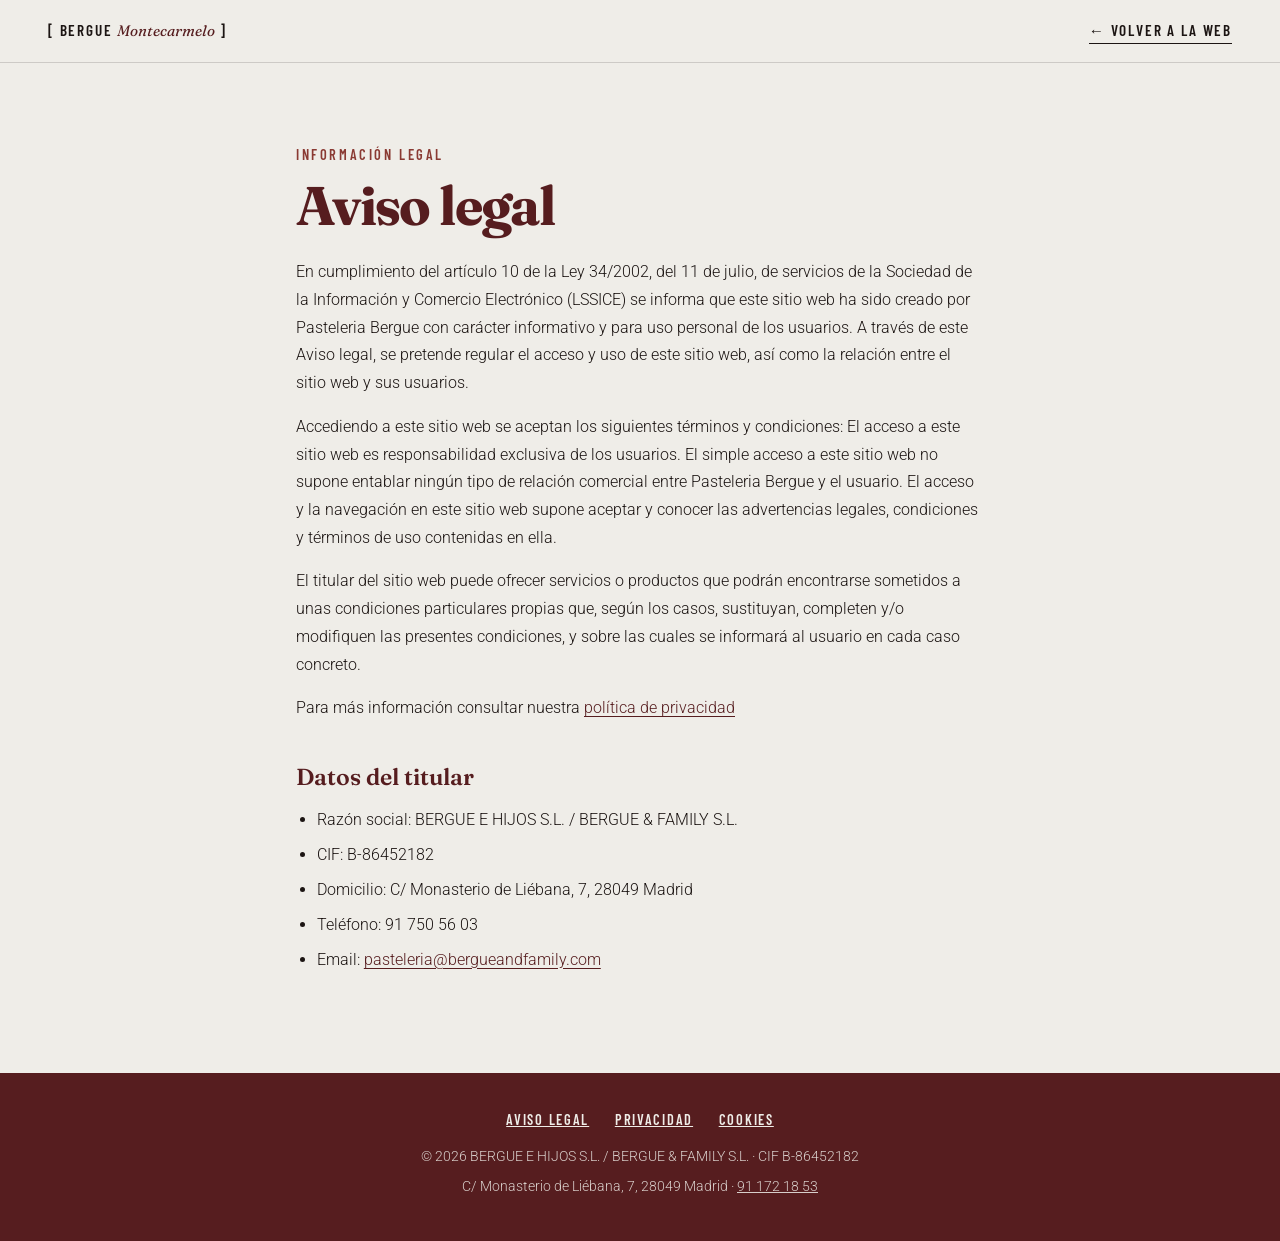
==== aviso-legal/index.html @ 9e98a5dc "feat: panel de reserva al pulsar un producto y textos legales de Bergue - Al pulsar un dulce de la c" ====
<!doctype html>
<html lang="es">
<head>
  <meta charset="utf-8" />
  <meta name="viewport" content="width=device-width, initial-scale=1" />
  <title>Aviso legal · Bergue Montecarmelo</title>
  <meta name="description" content="Aviso legal de Pastelería Bergue Montecarmelo." />
  <link rel="icon" href="/assets/favicon.svg" type="image/svg+xml" />
  <link rel="preconnect" href="https://fonts.googleapis.com" />
  <link rel="preconnect" href="https://fonts.gstatic.com" crossorigin />
  <link href="https://fonts.googleapis.com/css2?family=Barlow+Condensed:wght@500;600&family=Fraunces:opsz,wght@9..144,300..800&family=Roboto:wght@300;400;500&display=swap" rel="stylesheet" />
  <link rel="stylesheet" href="/css/legal.css?v=1" />
</head>
<body>
  <header class="legal-cabecera">
    <a class="legal-cabecera__marca" href="/" aria-label="Volver a Bergue Montecarmelo">[ Bergue <em>Montecarmelo</em> ]</a>
    <a class="legal-cabecera__volver" href="/">← Volver a la web</a>
  </header>
  <main id="contenido">
    <article class="legal"><p class="eyebrow">Información legal</p><h1>Aviso legal</h1><p>En cumplimiento del artículo 10 de la Ley 34/2002, del 11 de julio, de servicios de la Sociedad de la Información y Comercio Electrónico (LSSICE) se informa que este sitio web ha sido creado por Pasteleria Bergue con carácter informativo y para uso personal de los usuarios. A través de este Aviso legal, se pretende regular el acceso y uso de este sitio web, así como la relación entre el sitio web y sus usuarios.</p><p>Accediendo a este sitio web se aceptan los siguientes términos y condiciones: El acceso a este sitio web es responsabilidad exclusiva de los usuarios. El simple acceso a este sitio web no supone entablar ningún tipo de relación comercial entre Pasteleria Bergue y el usuario. El acceso y la navegación en este sitio web supone aceptar y conocer las advertencias legales, condiciones y términos de uso contenidas en ella.</p><p>El titular del sitio web puede ofrecer servicios o productos que podrán encontrarse sometidos a unas condiciones particulares propias que, según los casos, sustituyan, completen y/o modifiquen las presentes condiciones, y sobre las cuales se informará al usuario en cada caso concreto.</p><p>Para más información consultar nuestra <a href="/privacidad/">política de privacidad</a></p><h2>Datos del titular</h2><ul><li>Razón social: BERGUE E HIJOS S.L. / BERGUE &amp; FAMILY S.L.</li><li>CIF: B-86452182</li><li>Domicilio: C/ Monasterio de Liébana, 7, 28049 Madrid</li><li>Teléfono: 91 750 56 03</li><li>Email: <a href="mailto:pasteleria@bergueandfamily.com">pasteleria@bergueandfamily.com</a></li></ul></article>
  </main>
  <footer class="legal-pie">
    <nav aria-label="Información legal">
      <a href="/aviso-legal/">Aviso legal</a>
      <a href="/privacidad/">Privacidad</a>
      <a href="/cookies/">Cookies</a>
    </nav>
    <p>© 2026 BERGUE E HIJOS S.L. / BERGUE &amp; FAMILY S.L. · CIF B-86452182</p>
    <p>C/ Monasterio de Liébana, 7, 28049 Madrid · <a href="tel:+34911721853">91 172 18 53</a></p>
  </footer>
</body>
</html>
---- css/legal.css ----
/* Páginas legales: papel, tinta y burdeos de Montecarmelo; columna de lectura cómoda */
:root {
  --papel: #efede8;
  --tinta: #1c1513;
  --tinta-suave: #5f5650;
  --burdeos: #561d1f;
  --burdeos-claro: #8a3a33;
  --linea: rgb(28 21 19 / 0.16);
}

* { box-sizing: border-box; }

body {
  margin: 0;
  background: var(--papel);
  color: var(--tinta);
  font-family: "Roboto", system-ui, sans-serif;
  font-weight: 300;
  line-height: 1.7;
}

.legal-cabecera {
  display: flex;
  align-items: center;
  justify-content: space-between;
  gap: 1rem;
  padding: 1.1rem clamp(1rem, 4vw, 3rem);
  border-bottom: 1px solid var(--linea);
  font-family: "Barlow Condensed", "Arial Narrow", sans-serif;
  font-weight: 600;
  letter-spacing: 0.12em;
  text-transform: uppercase;
  font-size: 0.95rem;
}

.legal-cabecera a { color: var(--tinta); text-decoration: none; }
.legal-cabecera em { font-family: "Fraunces", serif; font-weight: 400; text-transform: none; letter-spacing: 0; color: var(--burdeos); }
.legal-cabecera__volver { border-bottom: 1px solid currentColor; }
.legal-cabecera a:hover,
.legal-cabecera a:focus-visible { color: var(--burdeos-claro); }

.legal {
  max-width: 46rem;
  margin: 0 auto;
  padding: clamp(2.5rem, 7vw, 5rem) clamp(1rem, 4vw, 1.5rem);
}

.legal .eyebrow {
  margin: 0 0 0.6rem;
  font-family: "Barlow Condensed", "Arial Narrow", sans-serif;
  font-weight: 600;
  font-size: 0.9rem;
  letter-spacing: 0.18em;
  text-transform: uppercase;
  color: var(--burdeos-claro);
}

.legal h1 {
  margin: 0 0 1.5rem;
  font-family: "Fraunces", serif;
  font-weight: 700;
  font-size: clamp(2.2rem, 1.4rem + 3vw, 3.4rem);
  line-height: 1.05;
  letter-spacing: -0.03em;
  color: var(--burdeos);
}

.legal h2 {
  margin: 2.2rem 0 0.6rem;
  font-family: "Fraunces", serif;
  font-weight: 600;
  font-size: 1.45rem;
  color: var(--burdeos);
}

.legal p, .legal li { font-size: 1.02rem; }
.legal p { margin: 0 0 1rem; }
.legal ul { margin: 0 0 1.2rem; padding-left: 1.3rem; }
.legal li { margin-bottom: 0.45rem; }
.legal strong { font-weight: 500; }
.legal a { color: var(--burdeos); text-underline-offset: 3px; }
.legal a:hover, .legal a:focus-visible { color: var(--burdeos-claro); }

.legal table { width: 100%; border-collapse: collapse; margin: 1rem 0 1.5rem; font-size: 0.92rem; }
.legal th, .legal td { padding: 0.55rem 0.7rem; border: 1px solid var(--linea); text-align: left; vertical-align: top; }
.legal-tabla { overflow-x: auto; }

.legal-pie {
  padding: 2.2rem clamp(1rem, 4vw, 3rem) 2.6rem;
  background: var(--burdeos);
  color: var(--papel);
  text-align: center;
  font-size: 0.9rem;
}

.legal-pie p { margin: 0.3rem 0 0; opacity: 0.85; }
.legal-pie a { color: var(--papel); }
.legal-pie nav { display: flex; flex-wrap: wrap; justify-content: center; gap: 0.4rem 1.6rem; margin-bottom: 0.8rem; font-family: "Barlow Condensed", sans-serif; font-weight: 600; letter-spacing: 0.12em; text-transform: uppercase; }
.legal-pie a:hover, .legal-pie a:focus-visible { color: #d9a49a; }
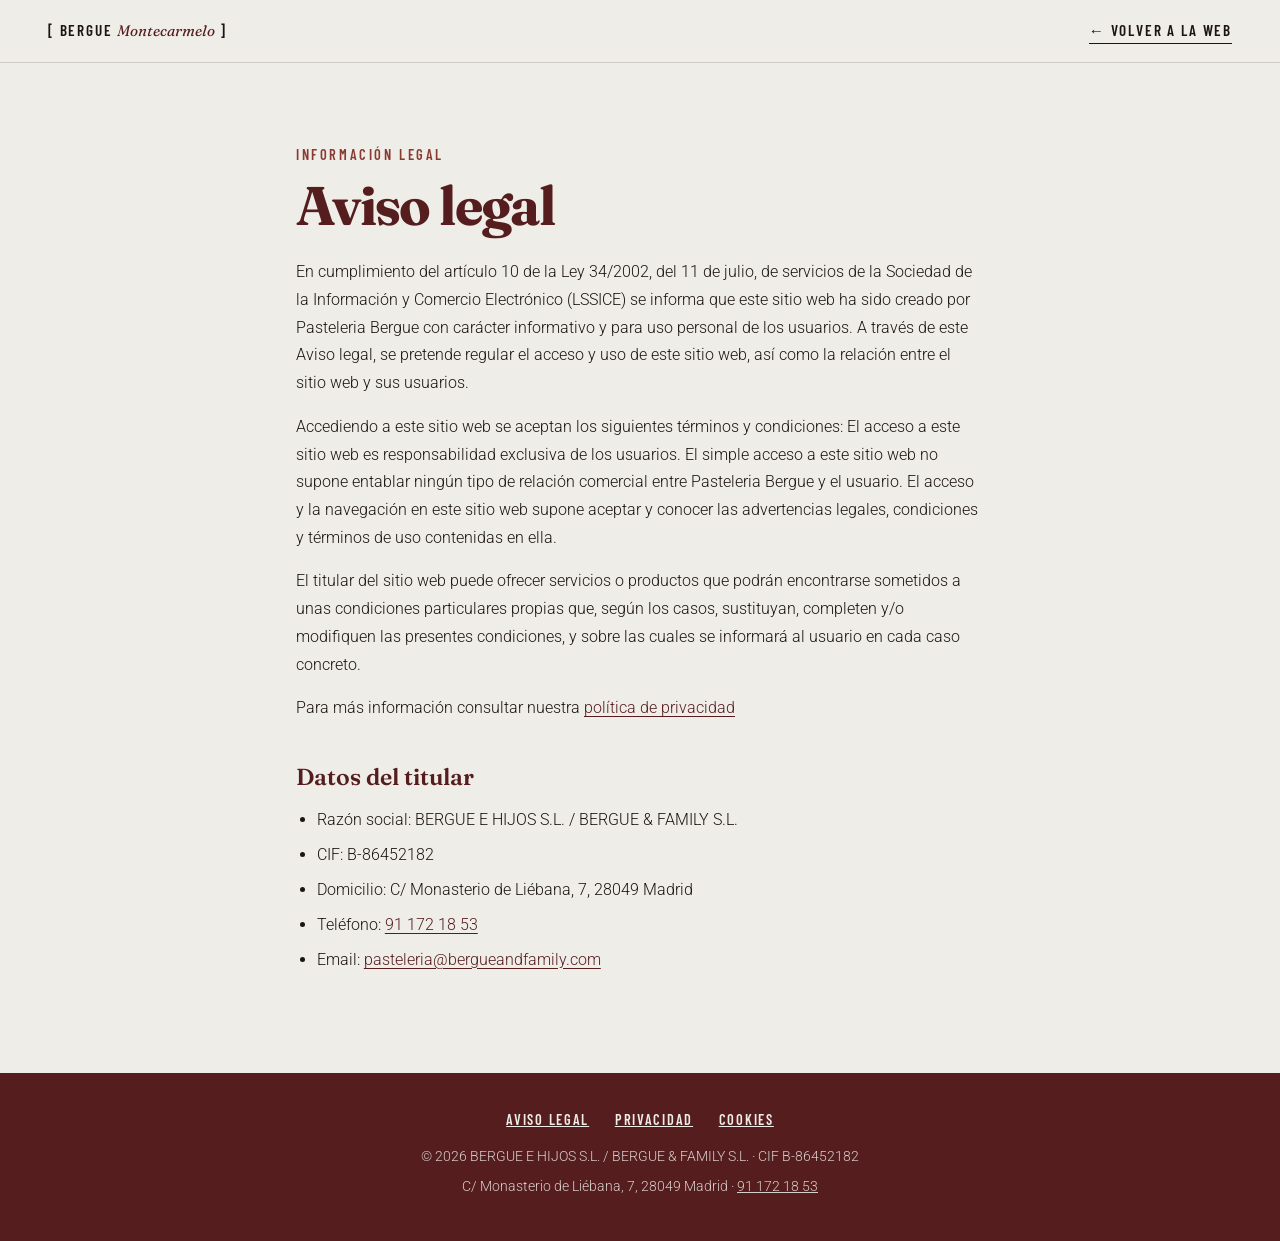
==== commit 09a5d5ae: "docs: textos legales adaptados a esta web (encargos por WhatsApp, sin cookies) y teléfono de Monteca" ====
--- a/aviso-legal/index.html
+++ b/aviso-legal/index.html
@@ -17,7 +17,7 @@
     <a class="legal-cabecera__volver" href="/">← Volver a la web</a>
   </header>
   <main id="contenido">
-    <article class="legal"><p class="eyebrow">Información legal</p><h1>Aviso legal</h1><p>En cumplimiento del artículo 10 de la Ley 34/2002, del 11 de julio, de servicios de la Sociedad de la Información y Comercio Electrónico (LSSICE) se informa que este sitio web ha sido creado por Pasteleria Bergue con carácter informativo y para uso personal de los usuarios. A través de este Aviso legal, se pretende regular el acceso y uso de este sitio web, así como la relación entre el sitio web y sus usuarios.</p><p>Accediendo a este sitio web se aceptan los siguientes términos y condiciones: El acceso a este sitio web es responsabilidad exclusiva de los usuarios. El simple acceso a este sitio web no supone entablar ningún tipo de relación comercial entre Pasteleria Bergue y el usuario. El acceso y la navegación en este sitio web supone aceptar y conocer las advertencias legales, condiciones y términos de uso contenidas en ella.</p><p>El titular del sitio web puede ofrecer servicios o productos que podrán encontrarse sometidos a unas condiciones particulares propias que, según los casos, sustituyan, completen y/o modifiquen las presentes condiciones, y sobre las cuales se informará al usuario en cada caso concreto.</p><p>Para más información consultar nuestra <a href="/privacidad/">política de privacidad</a></p><h2>Datos del titular</h2><ul><li>Razón social: BERGUE E HIJOS S.L. / BERGUE &amp; FAMILY S.L.</li><li>CIF: B-86452182</li><li>Domicilio: C/ Monasterio de Liébana, 7, 28049 Madrid</li><li>Teléfono: 91 750 56 03</li><li>Email: <a href="mailto:pasteleria@bergueandfamily.com">pasteleria@bergueandfamily.com</a></li></ul></article>
+    <article class="legal"><p class="eyebrow">Información legal</p><h1>Aviso legal</h1><p>En cumplimiento del artículo 10 de la Ley 34/2002, del 11 de julio, de servicios de la Sociedad de la Información y Comercio Electrónico (LSSICE) se informa que este sitio web ha sido creado por Pasteleria Bergue con carácter informativo y para uso personal de los usuarios. A través de este Aviso legal, se pretende regular el acceso y uso de este sitio web, así como la relación entre el sitio web y sus usuarios.</p><p>Accediendo a este sitio web se aceptan los siguientes términos y condiciones: El acceso a este sitio web es responsabilidad exclusiva de los usuarios. El simple acceso a este sitio web no supone entablar ningún tipo de relación comercial entre Pasteleria Bergue y el usuario. El acceso y la navegación en este sitio web supone aceptar y conocer las advertencias legales, condiciones y términos de uso contenidas en ella.</p><p>El titular del sitio web puede ofrecer servicios o productos que podrán encontrarse sometidos a unas condiciones particulares propias que, según los casos, sustituyan, completen y/o modifiquen las presentes condiciones, y sobre las cuales se informará al usuario en cada caso concreto.</p><p>Para más información consultar nuestra <a href="/privacidad/">política de privacidad</a></p><h2>Datos del titular</h2><ul><li>Razón social: BERGUE E HIJOS S.L. / BERGUE &amp; FAMILY S.L.</li><li>CIF: B-86452182</li><li>Domicilio: C/ Monasterio de Liébana, 7, 28049 Madrid</li><li>Teléfono: <a href="tel:+34911721853">91 172 18 53</a></li><li>Email: <a href="mailto:pasteleria@bergueandfamily.com">pasteleria@bergueandfamily.com</a></li></ul></article>
   </main>
   <footer class="legal-pie">
     <nav aria-label="Información legal">
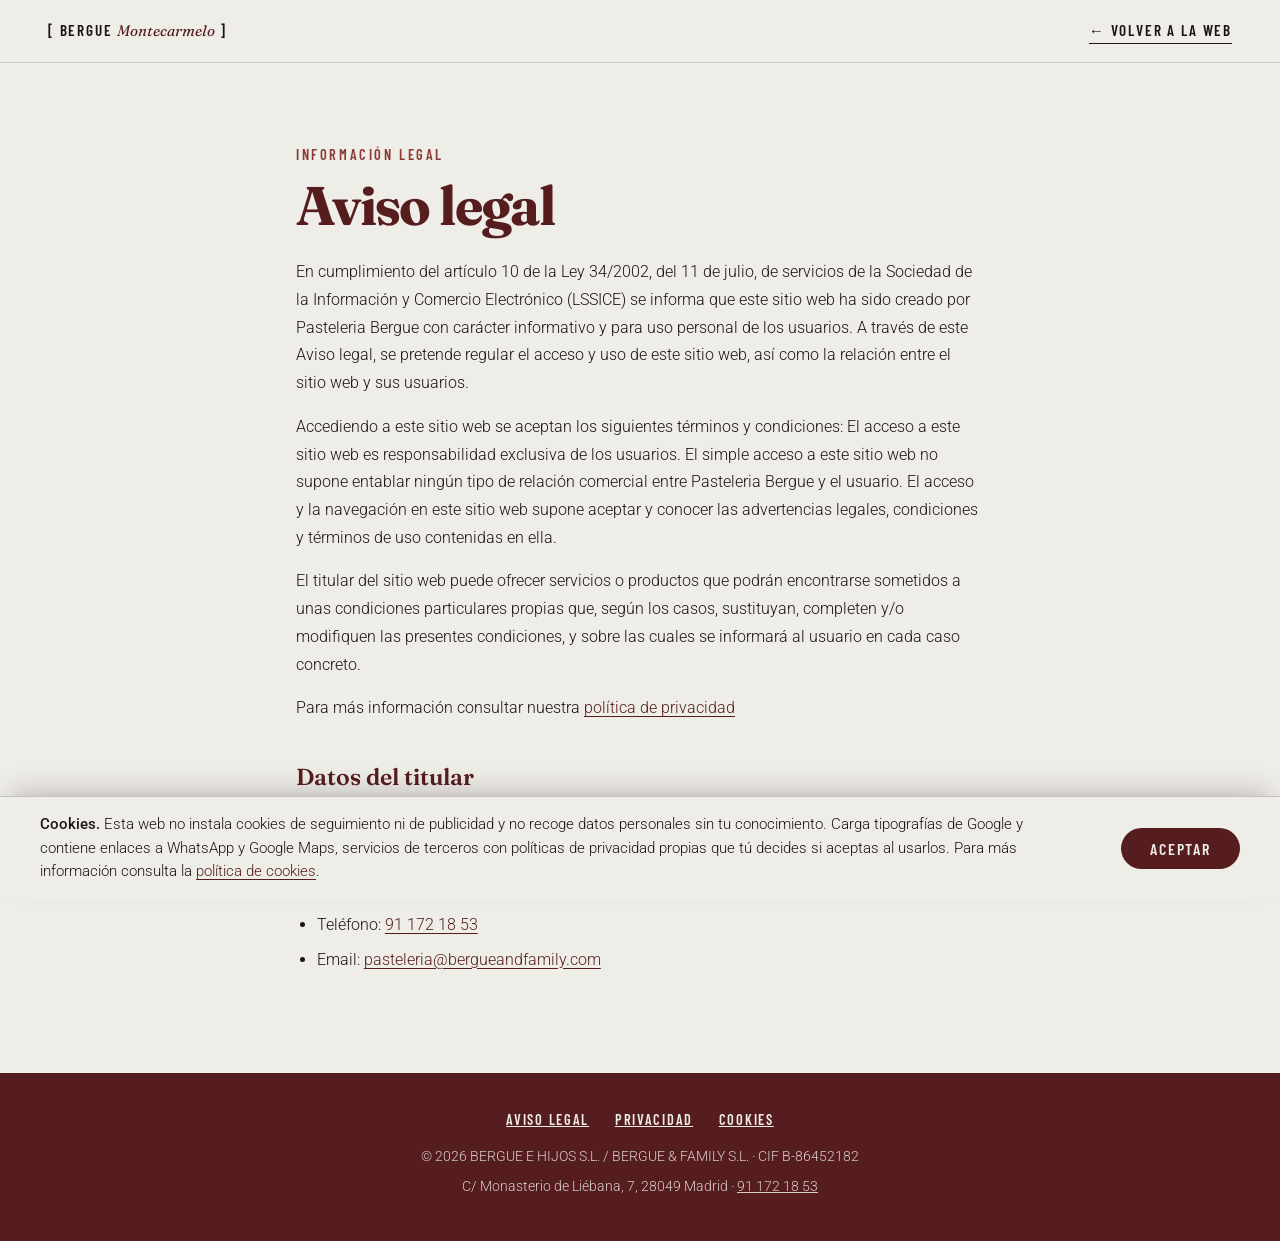
==== commit b2062800: "feat: aviso de cookies, imagen para compartir, horario de agosto flexible y título del enlace - Avis" ====
--- a/aviso-legal/index.html
+++ b/aviso-legal/index.html
@@ -9,7 +9,9 @@
   <link rel="preconnect" href="https://fonts.googleapis.com" />
   <link rel="preconnect" href="https://fonts.gstatic.com" crossorigin />
   <link href="https://fonts.googleapis.com/css2?family=Barlow+Condensed:wght@500;600&family=Fraunces:opsz,wght@9..144,300..800&family=Roboto:wght@300;400;500&display=swap" rel="stylesheet" />
+  <link rel="canonical" href="https://berguemontecarmelo.es/aviso-legal/" />
   <link rel="stylesheet" href="/css/legal.css?v=1" />
+  <link rel="stylesheet" href="/css/cookies.css?v=1" />
 </head>
 <body>
   <header class="legal-cabecera">
@@ -28,5 +30,6 @@
     <p>© 2026 BERGUE E HIJOS S.L. / BERGUE &amp; FAMILY S.L. · CIF B-86452182</p>
     <p>C/ Monasterio de Liébana, 7, 28049 Madrid · <a href="tel:+34911721853">91 172 18 53</a></p>
   </footer>
+  <script type="module" src="/js/cookies.js?v=1"></script>
 </body>
 </html>
--- a/css/cookies.css
+++ b/css/cookies.css
@@ -0,0 +1,47 @@
+/* Aviso de cookies: barra inferior, discreta, con el papel y el burdeos de la web */
+.aviso-cookies {
+  position: fixed;
+  z-index: 2147483000;
+  inset: auto 0 0 0;
+  display: flex;
+  align-items: center;
+  justify-content: space-between;
+  gap: 1.5rem;
+  padding: 1rem clamp(1rem, 4vw, 2.5rem) calc(1rem + env(safe-area-inset-bottom));
+  background: #efede8;
+  color: #1c1513;
+  border-top: 1px solid rgb(28 21 19 / 0.2);
+  box-shadow: 0 -12px 30px -12px rgb(28 21 19 / 0.3);
+  font-family: "Roboto", system-ui, sans-serif;
+  font-size: 0.95rem;
+  line-height: 1.55;
+  font-weight: 300;
+}
+
+.aviso-cookies__texto { margin: 0; max-width: 62rem; }
+.aviso-cookies__texto strong { font-weight: 500; }
+.aviso-cookies__texto a { color: #561d1f; text-underline-offset: 3px; }
+
+.aviso-cookies__boton {
+  flex: none;
+  padding: 0.7rem 1.8rem;
+  border: 0;
+  border-radius: 999px;
+  background: #561d1f;
+  color: #efede8;
+  font-family: "Barlow Condensed", "Arial Narrow", sans-serif;
+  font-weight: 600;
+  font-size: 1rem;
+  letter-spacing: 0.12em;
+  text-transform: uppercase;
+  cursor: pointer;
+  transition: background-color 0.2s ease;
+}
+
+.aviso-cookies__boton:hover,
+.aviso-cookies__boton:focus-visible { background: #8a3a33; outline: 2px solid #1c1513; outline-offset: 2px; }
+
+@media (max-width: 40rem) {
+  .aviso-cookies { flex-direction: column; align-items: stretch; gap: 0.8rem; font-size: 0.88rem; }
+  .aviso-cookies__boton { align-self: flex-end; }
+}
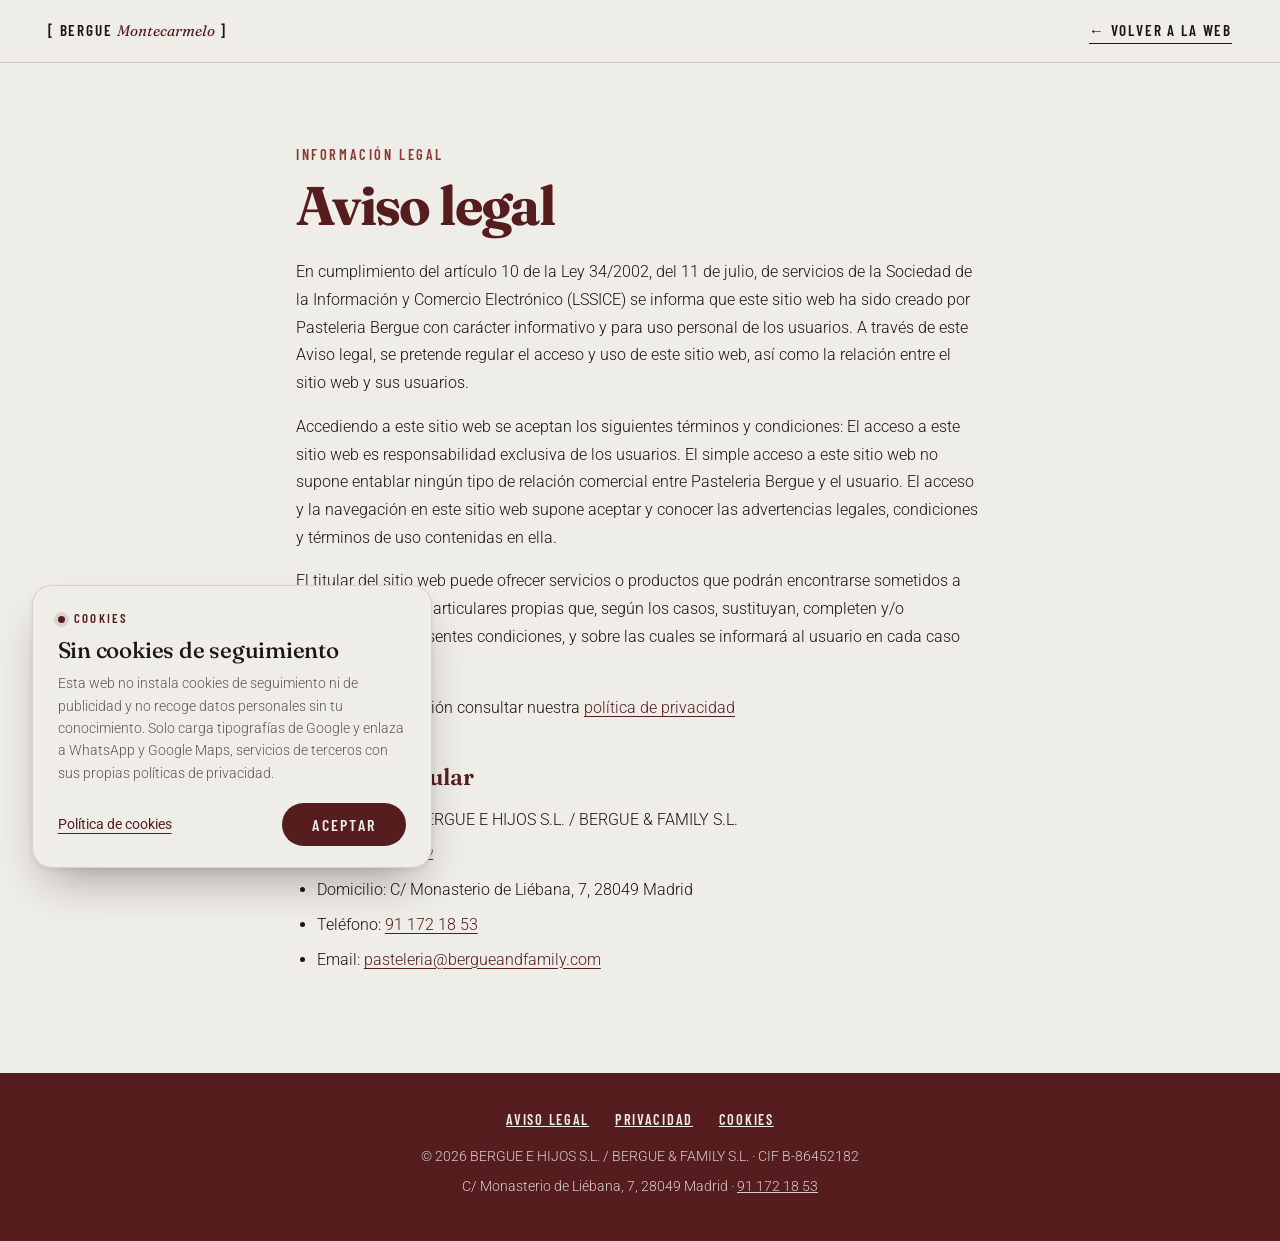
==== commit 59b88f42: "feat: aviso de cookies como tarjeta flotante con la identidad de Bergue Co-Authored-By: Claude Sonne" ====
--- a/aviso-legal/index.html
+++ b/aviso-legal/index.html
@@ -11,7 +11,7 @@
   <link href="https://fonts.googleapis.com/css2?family=Barlow+Condensed:wght@500;600&family=Fraunces:opsz,wght@9..144,300..800&family=Roboto:wght@300;400;500&display=swap" rel="stylesheet" />
   <link rel="canonical" href="https://berguemontecarmelo.es/aviso-legal/" />
   <link rel="stylesheet" href="/css/legal.css?v=1" />
-  <link rel="stylesheet" href="/css/cookies.css?v=1" />
+  <link rel="stylesheet" href="/css/cookies.css?v=2" />
 </head>
 <body>
   <header class="legal-cabecera">
@@ -30,6 +30,6 @@
     <p>© 2026 BERGUE E HIJOS S.L. / BERGUE &amp; FAMILY S.L. · CIF B-86452182</p>
     <p>C/ Monasterio de Liébana, 7, 28049 Madrid · <a href="tel:+34911721853">91 172 18 53</a></p>
   </footer>
-  <script type="module" src="/js/cookies.js?v=1"></script>
+  <script type="module" src="/js/cookies.js?v=2"></script>
 </body>
 </html>
--- a/css/cookies.css
+++ b/css/cookies.css
@@ -1,47 +1,100 @@
-/* Aviso de cookies: barra inferior, discreta, con el papel y el burdeos de la web */
+/* Aviso de cookies: tarjeta flotante con el papel, el burdeos y las tipografías de la web */
 .aviso-cookies {
   position: fixed;
   z-index: 2147483000;
-  inset: auto 0 0 0;
+  left: clamp(0.75rem, 2.5vw, 2rem);
+  bottom: calc(clamp(0.75rem, 2.5vw, 2rem) + env(safe-area-inset-bottom));
+  width: min(25rem, calc(100vw - 1.5rem));
+  padding: 1.5rem 1.6rem 1.35rem;
+  background: var(--papel, #efede8);
+  color: var(--tinta, #1c1513);
+  border-radius: 1.25rem;
+  box-shadow:
+    inset 0 0 0 1px rgb(86 29 31 / 0.14),
+    0 2px 6px rgb(28 21 19 / 0.08),
+    0 24px 48px -16px rgb(28 21 19 / 0.38);
+  font-family: var(--font-body, "Roboto", system-ui, sans-serif);
+  font-size: 0.9rem;
+  line-height: 1.55;
+  font-weight: 300;
+  animation: aviso-cookies-entra 0.7s var(--ease-out, cubic-bezier(0.16, 1, 0.3, 1)) 0.4s backwards;
+  transition: opacity 0.25s ease, transform 0.25s ease;
+}
+
+.aviso-cookies.is-saliendo { opacity: 0; transform: translateY(0.75rem); }
+
+.aviso-cookies__etiqueta {
   display: flex;
   align-items: center;
-  justify-content: space-between;
-  gap: 1.5rem;
-  padding: 1rem clamp(1rem, 4vw, 2.5rem) calc(1rem + env(safe-area-inset-bottom));
-  background: #efede8;
-  color: #1c1513;
-  border-top: 1px solid rgb(28 21 19 / 0.2);
-  box-shadow: 0 -12px 30px -12px rgb(28 21 19 / 0.3);
-  font-family: "Roboto", system-ui, sans-serif;
-  font-size: 0.95rem;
-  line-height: 1.55;
-  font-weight: 300;
+  gap: 0.6rem;
+  margin: 0 0 0.55rem;
+  font-family: var(--font-condensada, "Barlow Condensed", "Arial Narrow", sans-serif);
+  font-weight: 600;
+  font-size: 0.8rem;
+  letter-spacing: 0.16em;
+  text-transform: uppercase;
+  color: var(--burdeos, #561d1f);
+}
+.aviso-cookies__etiqueta::before {
+  content: "";
+  width: 0.45rem;
+  height: 0.45rem;
+  border-radius: 50%;
+  background: var(--burdeos, #561d1f);
+  box-shadow: 0 0 0 0.25rem rgb(86 29 31 / 0.12);
 }
 
-.aviso-cookies__texto { margin: 0; max-width: 62rem; }
-.aviso-cookies__texto strong { font-weight: 500; }
-.aviso-cookies__texto a { color: #561d1f; text-underline-offset: 3px; }
+.aviso-cookies__titulo {
+  margin: 0 0 0.6rem;
+  font-family: var(--font-display, "Fraunces", "Times New Roman", serif);
+  font-weight: 500;
+  font-size: 1.4rem;
+  line-height: 1.15;
+  letter-spacing: -0.01em;
+}
+
+.aviso-cookies__texto { margin: 0 0 1.15rem; color: var(--tinta-suave, #5f5650); }
+
+.aviso-cookies__acciones { display: flex; align-items: center; justify-content: space-between; gap: 1rem; }
+
+.aviso-cookies__enlace {
+  color: var(--burdeos, #561d1f);
+  font-weight: 400;
+  text-underline-offset: 4px;
+  text-decoration-thickness: 1px;
+}
+.aviso-cookies__enlace:hover { color: var(--burdeos-claro, #8a3a33); }
 
 .aviso-cookies__boton {
   flex: none;
-  padding: 0.7rem 1.8rem;
+  padding: 0.75rem 1.9rem;
   border: 0;
   border-radius: 999px;
-  background: #561d1f;
-  color: #efede8;
-  font-family: "Barlow Condensed", "Arial Narrow", sans-serif;
+  background: var(--burdeos, #561d1f);
+  color: var(--papel, #efede8);
+  font-family: var(--font-condensada, "Barlow Condensed", "Arial Narrow", sans-serif);
   font-weight: 600;
   font-size: 1rem;
-  letter-spacing: 0.12em;
+  letter-spacing: 0.14em;
   text-transform: uppercase;
   cursor: pointer;
-  transition: background-color 0.2s ease;
+  transition: background-color 0.2s ease, transform 0.2s ease;
+}
+.aviso-cookies__boton:hover { background: var(--burdeos-claro, #8a3a33); transform: translateY(-1px); }
+.aviso-cookies__boton:active { transform: translateY(0); }
+.aviso-cookies__boton:focus-visible,
+.aviso-cookies__enlace:focus-visible { outline: 2px solid var(--tinta, #1c1513); outline-offset: 3px; }
+
+@keyframes aviso-cookies-entra {
+  from { opacity: 0; transform: translateY(1.25rem); }
 }
 
-.aviso-cookies__boton:hover,
-.aviso-cookies__boton:focus-visible { background: #8a3a33; outline: 2px solid #1c1513; outline-offset: 2px; }
+@media (max-width: 30rem) {
+  .aviso-cookies { left: 0.75rem; right: 0.75rem; width: auto; padding: 1.25rem 1.3rem 1.15rem; }
+  .aviso-cookies__titulo { font-size: 1.25rem; }
+}
 
-@media (max-width: 40rem) {
-  .aviso-cookies { flex-direction: column; align-items: stretch; gap: 0.8rem; font-size: 0.88rem; }
-  .aviso-cookies__boton { align-self: flex-end; }
+@media (prefers-reduced-motion: reduce) {
+  .aviso-cookies { animation: none; transition: none; }
+  .aviso-cookies__boton { transition: none; }
 }
